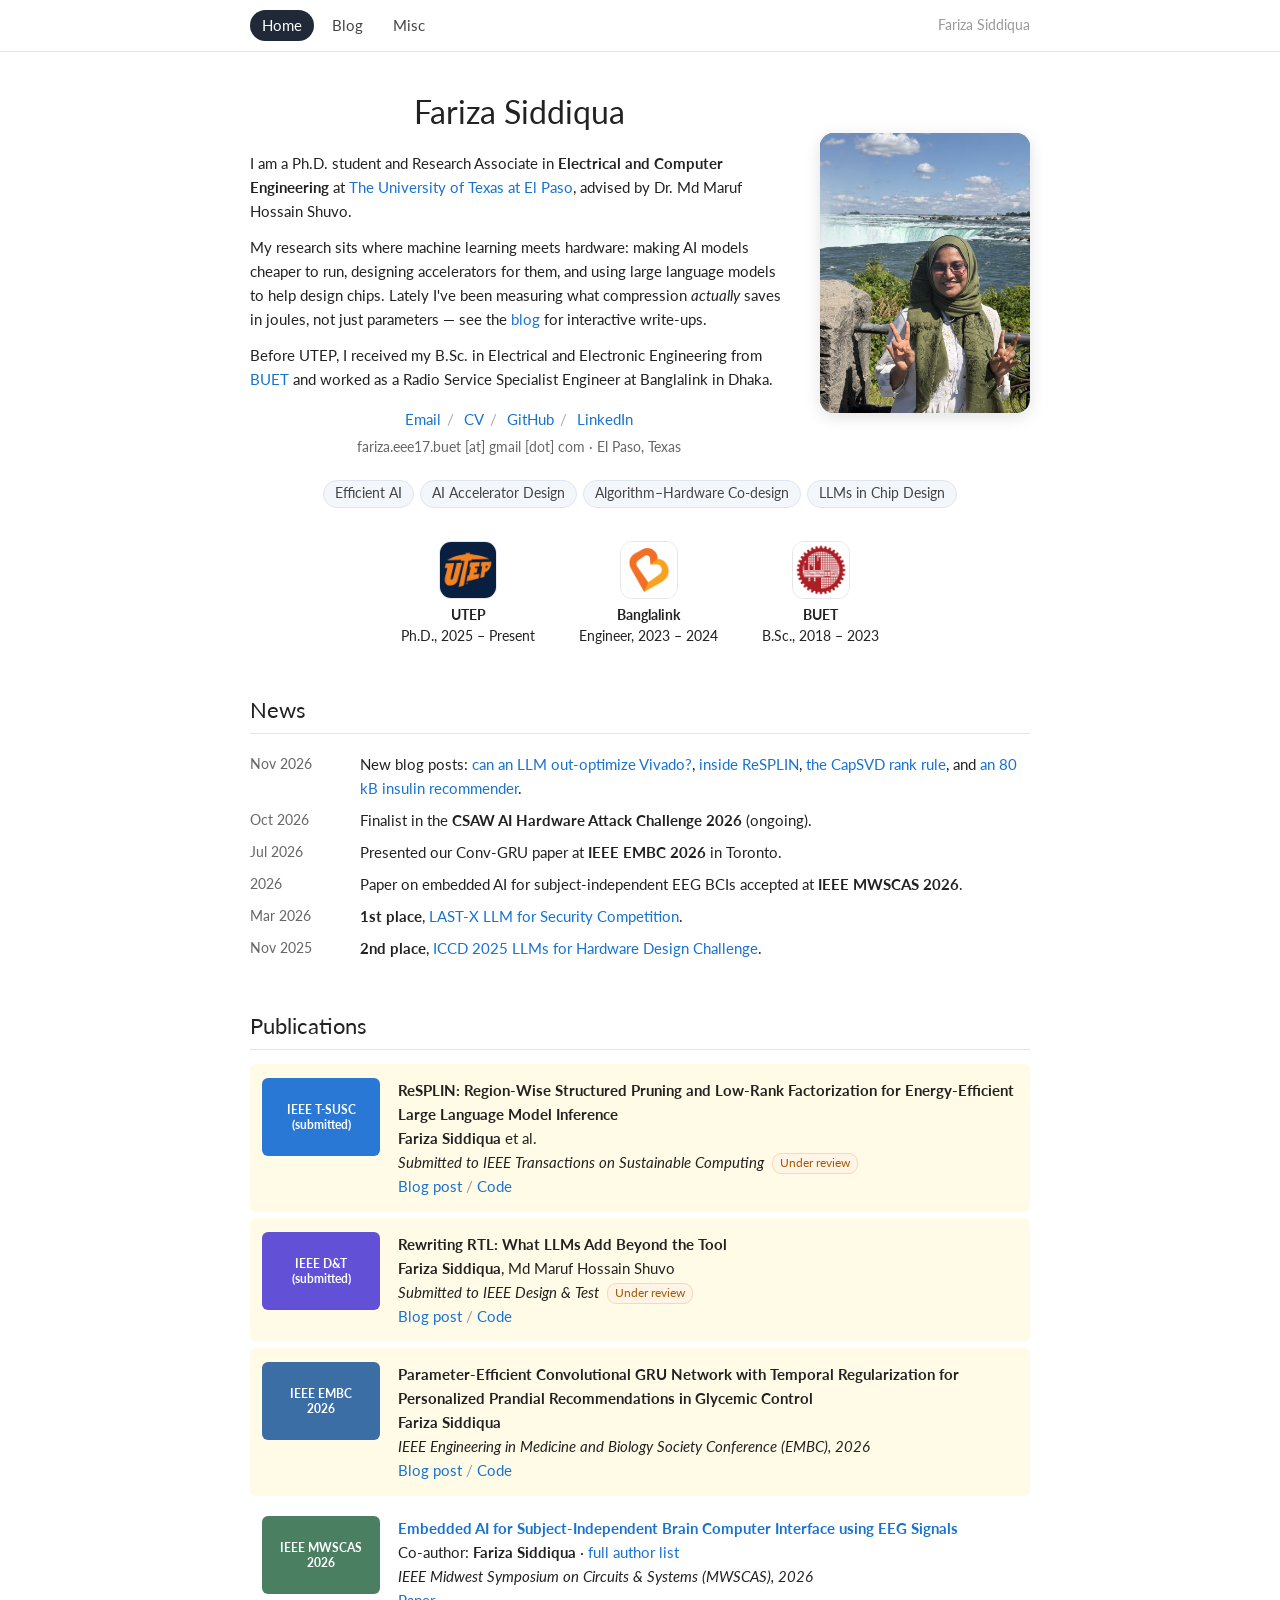
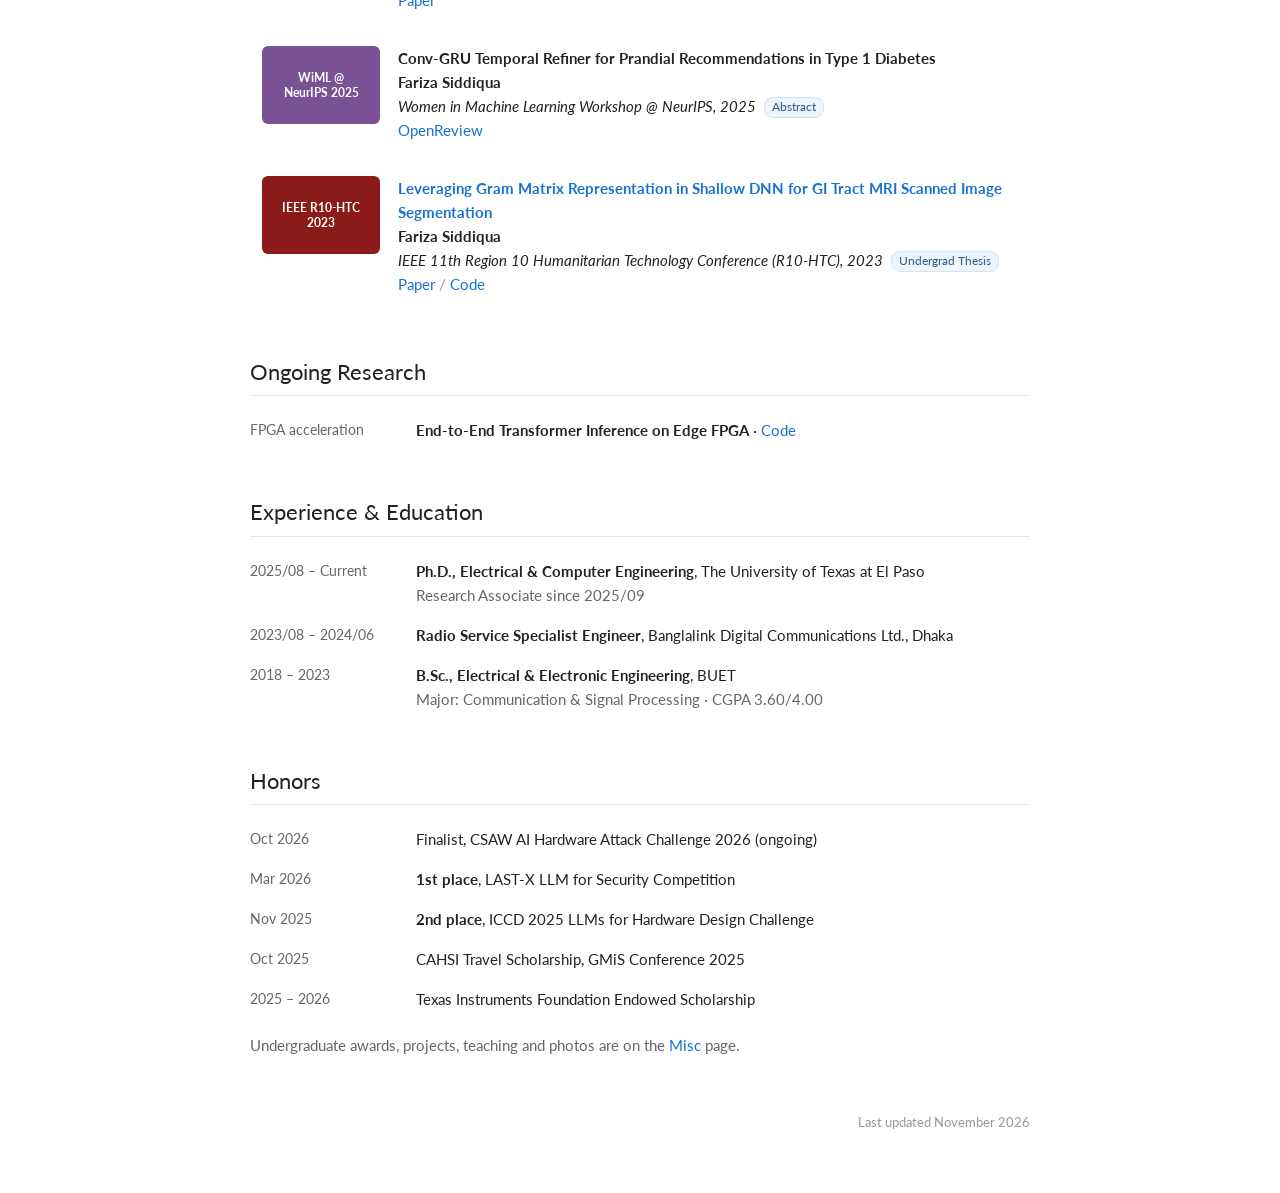
==== index.html @ dfa83408 "Add files via upload" ====
<!DOCTYPE html>
<html lang="en">
<head>
<meta charset="utf-8">
<meta name="viewport" content="width=device-width, initial-scale=1">
<title>Fariza Siddiqua</title>
<meta name="description" content="Fariza Siddiqua — Ph.D. student at UTEP working on efficient AI, AI accelerators, and LLMs for chip design.">
<link href="https://fonts.googleapis.com/css2?family=Lato:ital,wght@0,400;0,700;1,400&display=swap" rel="stylesheet">
<link rel="stylesheet" href="assets/style.css">
</head>
<body>
<nav class="topnav"><div class="inner">
  <a href="index.html" class="active">Home</a><a href="blog.html">Blog</a><a href="misc.html">Misc</a>
  <a class="brand" href="index.html">Fariza Siddiqua</a>
</div></nav>
<main>

  <div class="intro">
    <div class="text">
      <h1>Fariza Siddiqua</h1>
      <p>I am a Ph.D. student and Research Associate in <strong>Electrical and Computer Engineering</strong> at
        <a href="https://www.utep.edu/">The University of Texas at El Paso</a>, advised by Dr. Md Maruf Hossain Shuvo.</p>
      <p>My research sits where machine learning meets hardware: making AI models cheaper to run, designing
        accelerators for them, and using large language models to help design chips. Lately I've been
        measuring what compression <em>actually</em> saves in joules, not just parameters &mdash; see the
        <a href="blog.html">blog</a> for interactive write-ups.</p>
      <p>Before UTEP, I received my B.Sc. in Electrical and Electronic Engineering from
        <a href="https://www.buet.ac.bd/">BUET</a> and worked as a Radio Service Specialist Engineer at Banglalink in Dhaka.</p>
      <div class="links">
        <a href="mailto:fariza.eee17.buet@gmail.com">Email</a><span class="sep">/</span>
        <a href="#">CV</a><span class="sep">/</span>
        <a href="https://github.com/fariza1743">GitHub</a><span class="sep">/</span>
        <a href="https://www.linkedin.com/in/fariza-siddiqua-051513168/">LinkedIn</a>
      </div>
      <div class="muted" style="text-align:center;font-size:13.5px;margin-top:6px">fariza.eee17.buet [at] gmail [dot] com · El Paso, Texas</div>
    </div>
    <div class="photo"><img src="assets/photo.jpg" alt="Fariza Siddiqua"></div>
  </div>

  <div class="interests">
    <span class="chip">Efficient AI</span><span class="chip">AI Accelerator Design</span><span class="chip">Algorithm–Hardware Co-design</span><span class="chip">LLMs in Chip Design</span>
  </div>

  <!-- Logos: put utep.png, banglalink.png and buet.png in assets/logos/. Until a file exists, the coloured tile is shown instead. -->
  <div class="affil">
    <div><div class="logo" style="background:#ff8200"><img src="assets/logos/utep.png" alt="UTEP logo" onerror="this.remove()"><span>UTEP</span></div><div class="lbl">UTEP</div>Ph.D., 2025 – Present</div>
    <div><div class="logo" style="background:#e85a1c"><img src="assets/logos/banglalink.png" alt="Banglalink logo" onerror="this.remove()"><span>BL</span></div><div class="lbl">Banglalink</div>Engineer, 2023 – 2024</div>
    <div><div class="logo" style="background:#8b1a1a"><img src="assets/logos/buet.png" alt="BUET logo" onerror="this.remove()"><span>BUET</span></div><div class="lbl">BUET</div>B.Sc., 2018 – 2023</div>
  </div>


  <h2>News</h2>
  <ul class="news">
    <li><span class="date">Nov 2026</span><span>New blog posts: <a href="blog/rtl-rewriting.html">can an LLM out-optimize Vivado?</a>, <a href="blog/resplin.html">inside ReSPLIN</a>, <a href="blog/capsvd-rank.html">the CapSVD rank rule</a>, and <a href="blog/conv-gru.html">an 80 kB insulin recommender</a>.</span></li>
    <li><span class="date">Oct 2026</span><span>Finalist in the <strong>CSAW AI Hardware Attack Challenge 2026</strong> (ongoing).</span></li>
    <li><span class="date">Jul 2026</span><span>Presented our Conv-GRU paper at <strong>IEEE EMBC 2026</strong> in Toronto.</span></li>
    <li><span class="date">2026</span><span>Paper on embedded AI for subject-independent EEG BCIs accepted at <strong>IEEE MWSCAS 2026</strong>.</span></li>
    <li><span class="date">Mar 2026</span><span><strong>1st place</strong>, <a href="https://last-x-workshop.github.io/competition.html">LAST-X LLM for Security Competition</a>.</span></li>
    <li><span class="date">Nov 2025</span><span><strong>2nd place</strong>, <a href="https://www.linkedin.com/posts/kevingubbi_congratulations-to-our-competition-winners-activity-7402558944109666304-KpZv">ICCD 2025 LLMs for Hardware Design Challenge</a>.</span></li>
  </ul>

  <h2>Publications</h2>

  <div class="pub hl">
    <div class="tag" style="background:#2a78d6">IEEE T-SUSC<br>(submitted)</div>
    <div>
      <div class="title">ReSPLIN: Region-Wise Structured Pruning and Low-Rank Factorization for Energy-Efficient Large Language Model Inference</div>
      <div><strong>Fariza Siddiqua</strong> et al.</div>
      <div class="venue">Submitted to IEEE Transactions on Sustainable Computing <span class="badge sub">Under review</span></div>
      <div class="actions"><a href="blog/resplin.html">Blog post</a><a href="https://github.com/fariza1743/MUSHROOM-SVD">Code</a></div>
    </div>
  </div>

  <div class="pub hl">
    <div class="tag" style="background:#6250d6">IEEE D&amp;T<br>(submitted)</div>
    <div>
      <div class="title">Rewriting RTL: What LLMs Add Beyond the Tool</div>
      <div><strong>Fariza Siddiqua</strong>, Md Maruf Hossain Shuvo</div>
      <div class="venue">Submitted to IEEE Design &amp; Test <span class="badge sub">Under review</span></div>
      <div class="actions"><a href="blog/rtl-rewriting.html">Blog post</a><a href="https://github.com/fariza1743/LLM-Assisted-RTL-Cleanup-for-FPGA-PPA">Code</a></div>
    </div>
  </div>

  <div class="pub hl">
    <div class="tag" style="background:#3b6ea5">IEEE EMBC<br>2026</div>
    <div>
      <div class="title">Parameter-Efficient Convolutional GRU Network with Temporal Regularization for Personalized Prandial Recommendations in Glycemic Control</div>
      <div><strong>Fariza Siddiqua</strong></div>
      <div class="venue">IEEE Engineering in Medicine and Biology Society Conference (EMBC), 2026</div>
      <div class="actions"><a href="blog/conv-gru.html">Blog post</a><a href="https://github.com/fariza1743/Conv-GRU">Code</a></div>
    </div>
  </div>

  <div class="pub">
    <div class="tag" style="background:#4a7f62">IEEE MWSCAS<br>2026</div>
    <div>
      <div class="title"><a href="https://ieeexplore.ieee.org/abstract/document/11680633">Embedded AI for Subject-Independent Brain Computer Interface using EEG Signals</a></div>
      <div>Co-author: <strong>Fariza Siddiqua</strong> · <a href="https://ieeexplore.ieee.org/abstract/document/11680633">full author list</a></div>
      <div class="venue">IEEE Midwest Symposium on Circuits &amp; Systems (MWSCAS), 2026</div>
      <div class="actions"><a href="https://ieeexplore.ieee.org/abstract/document/11680633">Paper</a></div>
    </div>
  </div>

  <div class="pub">
    <div class="tag" style="background:#7a5195">WiML @<br>NeurIPS 2025</div>
    <div>
      <div class="title">Conv-GRU Temporal Refiner for Prandial Recommendations in Type 1 Diabetes</div>
      <div><strong>Fariza Siddiqua</strong></div>
      <div class="venue">Women in Machine Learning Workshop @ NeurIPS, 2025 <span class="badge">Abstract</span></div>
      <div class="actions"><a href="https://openreview.net/forum?id=XVrjTMyLH8">OpenReview</a></div>
    </div>
  </div>

  <div class="pub">
    <div class="tag" style="background:#8b1a1a">IEEE R10-HTC<br>2023</div>
    <div>
      <div class="title"><a href="https://ieeexplore.ieee.org/document/10461782">Leveraging Gram Matrix Representation in Shallow DNN for GI Tract MRI Scanned Image Segmentation</a></div>
      <div><strong>Fariza Siddiqua</strong></div>
      <div class="venue">IEEE 11th Region 10 Humanitarian Technology Conference (R10-HTC), 2023 <span class="badge">Undergrad Thesis</span></div>
      <div class="actions"><a href="https://ieeexplore.ieee.org/document/10461782">Paper</a><a href="https://github.com/fariza1743/Leveraging-Gram-Matrix-in-Shallow-DNN-for-GI-Tract-MRI-Image-Segmentation">Code</a></div>
    </div>
  </div>

  <h2>Ongoing Research</h2>
  <div class="entries">
    <div class="e"><div class="when">FPGA acceleration</div><div class="what"><strong>End-to-End Transformer Inference on Edge FPGA</strong> · <a href="https://github.com/fariza1743/End-to-End-Transformer-Inference-on-Edge-FPGA">Code</a></div></div>
  </div>

  <h2>Experience &amp; Education</h2>
  <div class="entries">
    <div class="e"><div class="when">2025/08 – Current</div><div class="what"><strong>Ph.D., Electrical &amp; Computer Engineering</strong>, The University of Texas at El Paso<br><span class="muted">Research Associate since 2025/09</span></div></div>
    <div class="e"><div class="when">2023/08 – 2024/06</div><div class="what"><strong>Radio Service Specialist Engineer</strong>, Banglalink Digital Communications Ltd., Dhaka</div></div>
    <div class="e"><div class="when">2018 – 2023</div><div class="what"><strong>B.Sc., Electrical &amp; Electronic Engineering</strong>, BUET<br><span class="muted">Major: Communication &amp; Signal Processing · CGPA 3.60/4.00</span></div></div>
  </div>

  <h2>Honors</h2>
  <div class="entries">
    <div class="e"><div class="when">Oct 2026</div><div class="what">Finalist, CSAW AI Hardware Attack Challenge 2026 (ongoing)</div></div>
    <div class="e"><div class="when">Mar 2026</div><div class="what"><strong>1st place</strong>, LAST-X LLM for Security Competition</div></div>
    <div class="e"><div class="when">Nov 2025</div><div class="what"><strong>2nd place</strong>, ICCD 2025 LLMs for Hardware Design Challenge</div></div>
    <div class="e"><div class="when">Oct 2025</div><div class="what">CAHSI Travel Scholarship, GMiS Conference 2025</div></div>
    <div class="e"><div class="when">2025 – 2026</div><div class="what">Texas Instruments Foundation Endowed Scholarship</div></div>
  </div>
  <p class="muted" style="margin-top:14px">Undergraduate awards, projects, teaching and photos are on the <a href="misc.html">Misc</a> page.</p>

  <footer>Last updated November 2026</footer>
</main>
</body>
</html>
---- assets/style.css ----
:root {
  --link:#1772d0; --hover:#f09228; --ink:#222; --muted:#666; --faint:#999; --line:#e6e6e6; --hl:#fffbe6;
  --surface:#fcfcfb; --s1:#2a78d6; --s2:#eb6834; --s3:#1baf7a; --grey:#b9b8b3;
}
* { box-sizing:border-box; }
html { scroll-behavior:smooth; }
body { margin:0; font-family:'Lato', Verdana, Helvetica, sans-serif; font-size:15px; line-height:1.6; color:var(--ink); background:#fff; }
a { color:var(--link); text-decoration:none; }
a:hover, a:focus { color:var(--hover); }
strong { font-weight:700; }
.muted { color:var(--muted); }

/* ---------- top nav ---------- */
.topnav { position:sticky; top:0; z-index:10; background:rgba(255,255,255,.94); backdrop-filter:blur(6px); border-bottom:1px solid var(--line); }
.topnav .inner { max-width:820px; margin:0 auto; padding:10px 20px; display:flex; align-items:center; gap:6px; }
.topnav a { color:#444; padding:4px 12px; border-radius:16px; font-size:14.5px; }
.topnav a:hover { background:#f2f4f7; color:#111; }
.topnav a.active { background:#1f2937; color:#fff; }
.topnav .brand { margin-left:auto; color:var(--faint); font-size:13.5px; padding:0; }
.topnav .brand:hover { background:none; color:var(--muted); }

main { max-width:820px; margin:0 auto; padding:34px 20px 60px; }
h1 { font-size:32px; font-weight:400; margin:0 0 14px; }
h2 { font-size:22px; font-weight:400; margin:44px 0 14px; padding-bottom:6px; border-bottom:1px solid var(--line); }
h3 { font-size:17px; font-weight:700; margin:28px 0 8px; }

/* ---------- home header ---------- */
.intro { display:flex; gap:32px; align-items:center; }
.intro .text { flex:1; }
.intro h1 { text-align:center; }
.intro p { margin:0 0 12px; }
.links { text-align:center; margin-top:16px; }
.links .sep { color:#aaa; margin:0 6px; }
.photo { width:210px; height:280px; flex:none; border-radius:14px; box-shadow:0 4px 16px rgba(0,0,0,.12); overflow:hidden; background:linear-gradient(135deg,#2c5f8a,#6aa3cf);
         display:flex; align-items:center; justify-content:center; color:#fff; font-size:64px; letter-spacing:2px; }
.photo img { width:100%; height:100%; object-fit:cover; }
.interests { text-align:center; margin-top:18px; }
.chip { display:inline-block; background:#f3f6fa; border:1px solid #dde6f0; border-radius:14px; padding:2px 11px; margin:3px; font-size:13.5px; color:#444; }
.affil { display:flex; justify-content:center; gap:44px; flex-wrap:wrap; margin-top:30px; text-align:center; font-size:13.5px; }
.affil .logo { width:58px; height:58px; margin:0 auto 6px; border-radius:12px; display:flex; align-items:center; justify-content:center; color:#fff; font-weight:700; font-size:14px; }
.affil .lbl { font-weight:700; }
.affil .logo { position:relative; overflow:hidden; }
.affil .logo img { position:absolute; inset:0; width:100%; height:100%; object-fit:cover; }
.affil .logo:has(img) { background:#fff !important; border:1px solid var(--line); }

/* ---------- lists ---------- */
.news { list-style:none; padding:0; margin:0; }
.news li { display:flex; gap:14px; padding:4px 0; }
.news .date { flex:none; width:96px; color:var(--muted); font-size:14px; padding-top:1px; }
.pub { display:flex; gap:18px; padding:14px 12px; border-radius:6px; margin-bottom:6px; }
.pub.hl { background:var(--hl); }
.pub .tag { flex:none; width:118px; height:78px; border-radius:6px; display:flex; align-items:center; justify-content:center;
            text-align:center; font-size:12px; font-weight:700; color:#fff; padding:6px; line-height:1.3; }
.pub .title { font-weight:700; }
.pub .venue { font-style:italic; }
.pub .actions a + a::before { content:" / "; color:#999; }
.badge { display:inline-block; font-size:11.5px; padding:0 7px; border-radius:9px; background:#eef4fb; color:#2c5f8a; border:1px solid #d3e2f2; margin-left:4px; font-style:normal; vertical-align:1px; }
.badge.sub { background:#fff4e5; color:#a35a00; border-color:#f3dbb4; }
.entries .e { display:flex; gap:16px; padding:8px 0; }
.entries .when { flex:none; width:150px; color:var(--muted); font-size:14px; padding-top:1px; }
.entries .what ul { margin:4px 0 0; padding-left:18px; }
.grid2 { display:grid; grid-template-columns:1fr 1fr; gap:6px 28px; }
.grid2 ul { margin:0; padding-left:18px; }
dl.skills { margin:0; } .skills dt { font-weight:700; margin-top:6px; } .skills dd { margin:0 0 4px; }

/* ---------- blog index ---------- */
.post-card { display:flex; gap:20px; padding:18px 0; border-bottom:1px solid var(--line); color:inherit; }
.post-card:hover { color:inherit; }
.post-card:hover .pc-title { color:var(--hover); }
.post-card .thumb { flex:none; width:170px; height:110px; border-radius:8px; background:var(--surface); border:1px solid var(--line); overflow:hidden; }
.post-card .thumb svg { width:100%; height:100%; display:block; }
.pc-title { font-size:18px; font-weight:700; color:var(--link); margin:0 0 4px; }
.pc-meta { font-size:13px; color:var(--faint); margin-bottom:6px; }
.pc-desc { margin:0; color:#444; }

/* ---------- article ---------- */
article { max-width:720px; margin:0 auto; }
article h1 { font-size:30px; line-height:1.25; margin-bottom:8px; }
article .meta { color:var(--faint); font-size:13.5px; margin-bottom:26px; }
article p { margin:0 0 16px; }
article .lede { font-size:17px; color:#333; }
.callout { background:#f5f8fc; border-left:3px solid var(--s1); padding:12px 16px; border-radius:0 6px 6px 0; margin:20px 0; }
.kpis { display:grid; grid-template-columns:repeat(auto-fit,minmax(150px,1fr)); gap:12px; margin:22px 0; }
.kpi { border:1px solid var(--line); border-radius:8px; padding:12px 14px; background:var(--surface); }
.kpi .v { font-size:26px; font-weight:700; line-height:1.1; }
.kpi .l { font-size:12.5px; color:var(--muted); margin-top:4px; }
figure { margin:26px 0 30px; padding:16px 16px 12px; border:1px solid var(--line); border-radius:10px; background:var(--surface); }
figure .fig-title { font-weight:700; font-size:15px; margin-bottom:2px; }
figure .fig-sub { font-size:13px; color:var(--muted); margin-bottom:10px; }
figcaption { font-size:12.5px; color:var(--muted); margin-top:8px; }
.controls { display:flex; flex-wrap:wrap; gap:8px 14px; align-items:center; margin:4px 0 10px; font-size:13.5px; }
.seg { display:inline-flex; border:1px solid #d6d6d2; border-radius:8px; overflow:hidden; }
.seg button { font:inherit; font-size:13px; background:#fff; border:0; padding:4px 11px; cursor:pointer; color:#444; }
.seg button + button { border-left:1px solid #d6d6d2; }
.seg button.on { background:#1f2937; color:#fff; }
.slider { display:flex; align-items:center; gap:8px; }
.slider input { width:150px; accent-color:var(--s1); }
.slider output { font-variant-numeric:tabular-nums; min-width:44px; font-weight:700; }
.chart svg { display:block; width:100%; height:auto; overflow:visible; }
.chart text { font-family:'Lato', sans-serif; }
.legend { display:flex; flex-wrap:wrap; gap:4px 16px; font-size:12.5px; color:#444; margin-top:6px; }
.legend i { display:inline-block; width:10px; height:10px; border-radius:2px; margin-right:6px; vertical-align:-1px; }
.tip { position:fixed; pointer-events:none; background:#111; color:#fff; font-size:12.5px; line-height:1.45; padding:7px 10px; border-radius:6px;
       box-shadow:0 4px 14px rgba(0,0,0,.18); opacity:0; transition:opacity .08s; z-index:50; max-width:260px; }
.tip b { font-weight:700; }
details.table-view { margin-top:8px; font-size:12.5px; }
details.table-view summary { cursor:pointer; color:var(--muted); }
details.table-view table { border-collapse:collapse; margin-top:6px; width:100%; }
details.table-view th, details.table-view td { border-bottom:1px solid var(--line); padding:3px 6px; text-align:right; }
details.table-view th:first-child, details.table-view td:first-child { text-align:left; }
.eq { font-family:'Cambria Math','STIX Two Math',Georgia,serif; background:#fafafa; border:1px solid var(--line); border-radius:6px; padding:8px 12px; margin:12px 0; overflow-x:auto; white-space:nowrap; font-size:15px; }
.back { display:inline-block; margin-top:34px; }

/* ---------- misc ---------- */
.gallery { columns:2; column-gap:16px; }
.gallery figure { margin:0 0 16px; padding:0; border:0; background:none; break-inside:avoid; cursor:zoom-in; }
.gallery img { width:100%; height:auto; display:block; border-radius:10px; transition:transform .15s, box-shadow .15s; }
.gallery figure:hover img { transform:translateY(-2px); box-shadow:0 6px 18px rgba(0,0,0,.14); }
.gallery figcaption { font-size:13px; color:#555; margin-top:6px; line-height:1.45; }
.lightbox { position:fixed; inset:0; background:rgba(10,10,12,.88); display:none; flex-direction:column; align-items:center; justify-content:center; padding:24px; z-index:100; cursor:zoom-out; }
.lightbox.open { display:flex; }
.lightbox img { max-width:100%; max-height:84vh; border-radius:8px; cursor:default; }
.lightbox .lb-cap { color:#e8e8e8; font-size:14px; margin-top:12px; max-width:760px; text-align:center; }
.lightbox button { position:absolute; top:12px; right:18px; background:none; border:0; color:#fff; font-size:34px; cursor:pointer; line-height:1; }
.proj { border:1px solid var(--line); border-radius:10px; padding:14px 16px; }
.proj .t { font-weight:700; }
.proj .stack { font-size:12.5px; color:var(--muted); margin:2px 0 6px; }
.proj ul { margin:0; padding-left:18px; }
.cards { display:grid; grid-template-columns:1fr 1fr; gap:14px; }

footer { margin-top:56px; text-align:right; font-size:12.5px; color:#999; }

@media (max-width:640px) {
  .intro { flex-direction:column-reverse; }
  .photo { width:180px; height:240px; font-size:48px; }
  .pub, .post-card { flex-direction:column; gap:8px; }
  .pub .tag, .post-card .thumb { width:100%; }
  .pub .tag { height:auto; }
  .entries .e, .news li { flex-direction:column; gap:0; }
  .grid2, .cards { grid-template-columns:1fr; }
  .gallery { columns:1; }
  .topnav .brand { display:none; }
  .chart { overflow-x:auto; -webkit-overflow-scrolling:touch; }
  .chart svg { min-width:560px; }
}
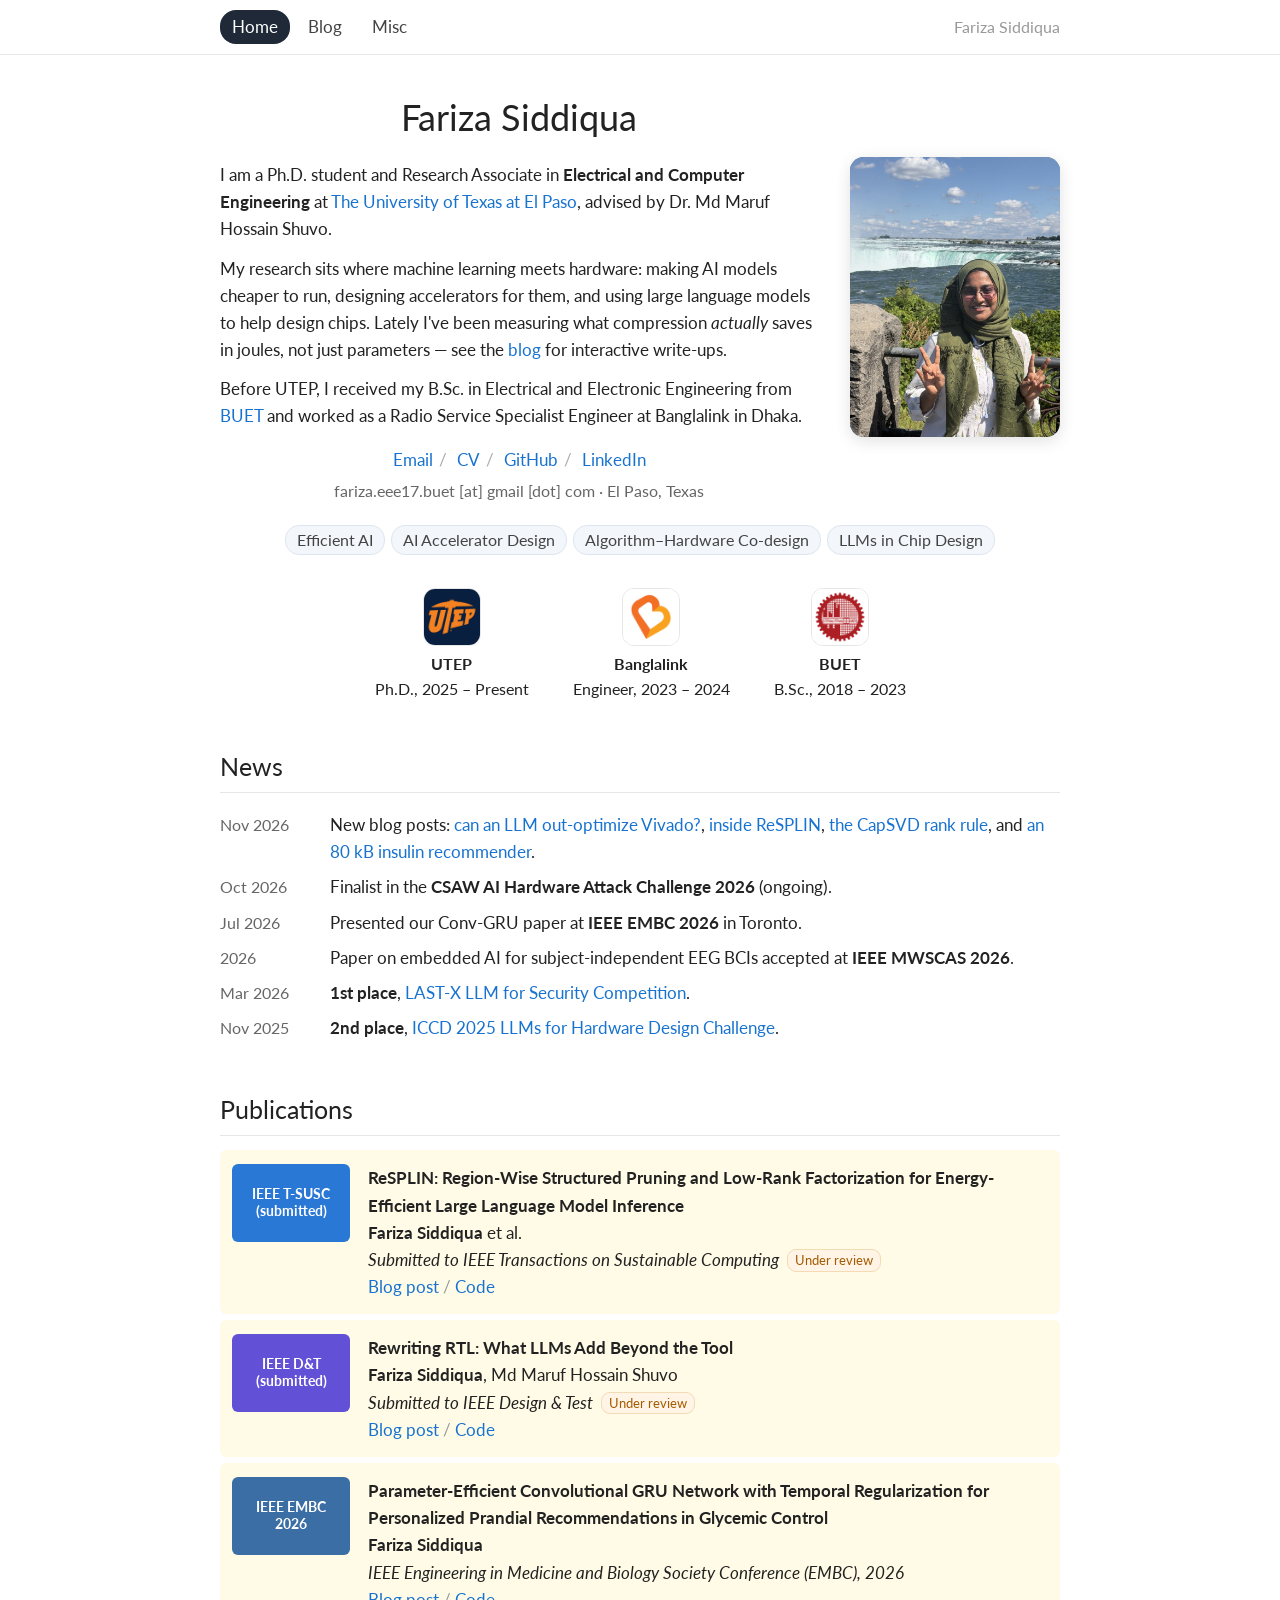
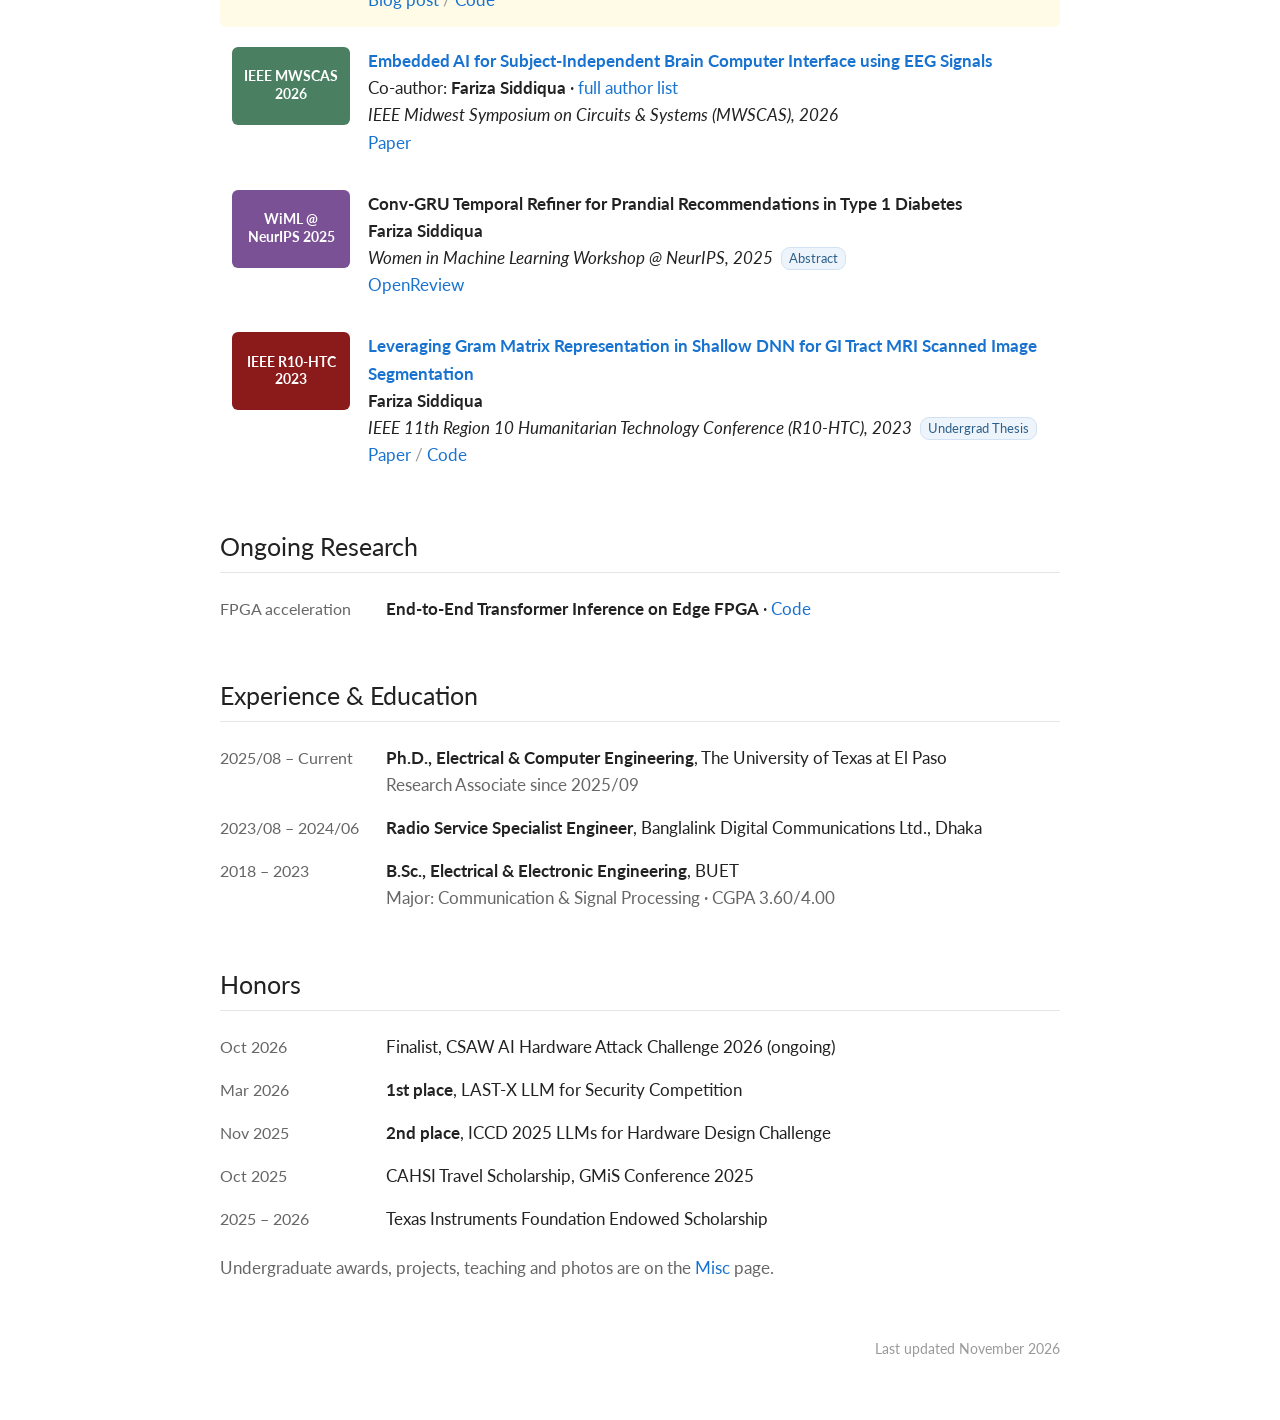
==== commit 6da41059: "Add files via upload" ====
--- a/index.html
+++ b/index.html
@@ -32,7 +32,7 @@
         <a href="https://github.com/fariza1743">GitHub</a><span class="sep">/</span>
         <a href="https://www.linkedin.com/in/fariza-siddiqua-051513168/">LinkedIn</a>
       </div>
-      <div class="muted" style="text-align:center;font-size:13.5px;margin-top:6px">fariza.eee17.buet [at] gmail [dot] com · El Paso, Texas</div>
+      <div class="muted" style="text-align:center;font-size:15.5px;margin-top:6px">fariza.eee17.buet [at] gmail [dot] com · El Paso, Texas</div>
     </div>
     <div class="photo"><img src="assets/photo.jpg" alt="Fariza Siddiqua"></div>
   </div>
--- a/assets/style.css
+++ b/assets/style.css
@@ -4,7 +4,7 @@
 }
 * { box-sizing:border-box; }
 html { scroll-behavior:smooth; }
-body { margin:0; font-family:'Lato', Verdana, Helvetica, sans-serif; font-size:15px; line-height:1.6; color:var(--ink); background:#fff; }
+body { margin:0; font-family:'Lato', Verdana, Helvetica, sans-serif; font-size:17px; line-height:1.6; color:var(--ink); background:#fff; }
 a { color:var(--link); text-decoration:none; }
 a:hover, a:focus { color:var(--hover); }
 strong { font-weight:700; }
@@ -12,17 +12,17 @@
 
 /* ---------- top nav ---------- */
 .topnav { position:sticky; top:0; z-index:10; background:rgba(255,255,255,.94); backdrop-filter:blur(6px); border-bottom:1px solid var(--line); }
-.topnav .inner { max-width:820px; margin:0 auto; padding:10px 20px; display:flex; align-items:center; gap:6px; }
-.topnav a { color:#444; padding:4px 12px; border-radius:16px; font-size:14.5px; }
+.topnav .inner { max-width:880px; margin:0 auto; padding:10px 20px; display:flex; align-items:center; gap:6px; }
+.topnav a { color:#444; padding:4px 12px; border-radius:16px; font-size:16.5px; }
 .topnav a:hover { background:#f2f4f7; color:#111; }
 .topnav a.active { background:#1f2937; color:#fff; }
-.topnav .brand { margin-left:auto; color:var(--faint); font-size:13.5px; padding:0; }
+.topnav .brand { margin-left:auto; color:var(--faint); font-size:15.5px; padding:0; }
 .topnav .brand:hover { background:none; color:var(--muted); }
 
-main { max-width:820px; margin:0 auto; padding:34px 20px 60px; }
-h1 { font-size:32px; font-weight:400; margin:0 0 14px; }
-h2 { font-size:22px; font-weight:400; margin:44px 0 14px; padding-bottom:6px; border-bottom:1px solid var(--line); }
-h3 { font-size:17px; font-weight:700; margin:28px 0 8px; }
+main { max-width:880px; margin:0 auto; padding:34px 20px 60px; }
+h1 { font-size:36px; font-weight:400; margin:0 0 14px; }
+h2 { font-size:25px; font-weight:400; margin:44px 0 14px; padding-bottom:6px; border-bottom:1px solid var(--line); }
+h3 { font-size:19px; font-weight:700; margin:28px 0 8px; }
 
 /* ---------- home header ---------- */
 .intro { display:flex; gap:32px; align-items:center; }
@@ -32,12 +32,12 @@
 .links { text-align:center; margin-top:16px; }
 .links .sep { color:#aaa; margin:0 6px; }
 .photo { width:210px; height:280px; flex:none; border-radius:14px; box-shadow:0 4px 16px rgba(0,0,0,.12); overflow:hidden; background:linear-gradient(135deg,#2c5f8a,#6aa3cf);
-         display:flex; align-items:center; justify-content:center; color:#fff; font-size:64px; letter-spacing:2px; }
+         display:flex; align-items:center; justify-content:center; color:#fff; font-size:72.5px; letter-spacing:2px; }
 .photo img { width:100%; height:100%; object-fit:cover; }
 .interests { text-align:center; margin-top:18px; }
-.chip { display:inline-block; background:#f3f6fa; border:1px solid #dde6f0; border-radius:14px; padding:2px 11px; margin:3px; font-size:13.5px; color:#444; }
-.affil { display:flex; justify-content:center; gap:44px; flex-wrap:wrap; margin-top:30px; text-align:center; font-size:13.5px; }
-.affil .logo { width:58px; height:58px; margin:0 auto 6px; border-radius:12px; display:flex; align-items:center; justify-content:center; color:#fff; font-weight:700; font-size:14px; }
+.chip { display:inline-block; background:#f3f6fa; border:1px solid #dde6f0; border-radius:14px; padding:2px 11px; margin:3px; font-size:15.5px; color:#444; }
+.affil { display:flex; justify-content:center; gap:44px; flex-wrap:wrap; margin-top:30px; text-align:center; font-size:15.5px; }
+.affil .logo { width:58px; height:58px; margin:0 auto 6px; border-radius:12px; display:flex; align-items:center; justify-content:center; color:#fff; font-weight:700; font-size:16px; }
 .affil .lbl { font-weight:700; }
 .affil .logo { position:relative; overflow:hidden; }
 .affil .logo img { position:absolute; inset:0; width:100%; height:100%; object-fit:cover; }
@@ -46,18 +46,18 @@
 /* ---------- lists ---------- */
 .news { list-style:none; padding:0; margin:0; }
 .news li { display:flex; gap:14px; padding:4px 0; }
-.news .date { flex:none; width:96px; color:var(--muted); font-size:14px; padding-top:1px; }
+.news .date { flex:none; width:96px; color:var(--muted); font-size:16px; padding-top:1px; }
 .pub { display:flex; gap:18px; padding:14px 12px; border-radius:6px; margin-bottom:6px; }
 .pub.hl { background:var(--hl); }
 .pub .tag { flex:none; width:118px; height:78px; border-radius:6px; display:flex; align-items:center; justify-content:center;
-            text-align:center; font-size:12px; font-weight:700; color:#fff; padding:6px; line-height:1.3; }
+            text-align:center; font-size:13.5px; font-weight:700; color:#fff; padding:6px; line-height:1.3; }
 .pub .title { font-weight:700; }
 .pub .venue { font-style:italic; }
 .pub .actions a + a::before { content:" / "; color:#999; }
-.badge { display:inline-block; font-size:11.5px; padding:0 7px; border-radius:9px; background:#eef4fb; color:#2c5f8a; border:1px solid #d3e2f2; margin-left:4px; font-style:normal; vertical-align:1px; }
+.badge { display:inline-block; font-size:13px; padding:0 7px; border-radius:9px; background:#eef4fb; color:#2c5f8a; border:1px solid #d3e2f2; margin-left:4px; font-style:normal; vertical-align:1px; }
 .badge.sub { background:#fff4e5; color:#a35a00; border-color:#f3dbb4; }
 .entries .e { display:flex; gap:16px; padding:8px 0; }
-.entries .when { flex:none; width:150px; color:var(--muted); font-size:14px; padding-top:1px; }
+.entries .when { flex:none; width:150px; color:var(--muted); font-size:16px; padding-top:1px; }
 .entries .what ul { margin:4px 0 0; padding-left:18px; }
 .grid2 { display:grid; grid-template-columns:1fr 1fr; gap:6px 28px; }
 .grid2 ul { margin:0; padding-left:18px; }
@@ -69,28 +69,28 @@
 .post-card:hover .pc-title { color:var(--hover); }
 .post-card .thumb { flex:none; width:170px; height:110px; border-radius:8px; background:var(--surface); border:1px solid var(--line); overflow:hidden; }
 .post-card .thumb svg { width:100%; height:100%; display:block; }
-.pc-title { font-size:18px; font-weight:700; color:var(--link); margin:0 0 4px; }
-.pc-meta { font-size:13px; color:var(--faint); margin-bottom:6px; }
+.pc-title { font-size:20.5px; font-weight:700; color:var(--link); margin:0 0 4px; }
+.pc-meta { font-size:14.5px; color:var(--faint); margin-bottom:6px; }
 .pc-desc { margin:0; color:#444; }
 
 /* ---------- article ---------- */
-article { max-width:720px; margin:0 auto; }
-article h1 { font-size:30px; line-height:1.25; margin-bottom:8px; }
-article .meta { color:var(--faint); font-size:13.5px; margin-bottom:26px; }
+article { max-width:770px; margin:0 auto; }
+article h1 { font-size:34px; line-height:1.25; margin-bottom:8px; }
+article .meta { color:var(--faint); font-size:15.5px; margin-bottom:26px; }
 article p { margin:0 0 16px; }
-article .lede { font-size:17px; color:#333; }
+article .lede { font-size:19px; color:#333; }
 .callout { background:#f5f8fc; border-left:3px solid var(--s1); padding:12px 16px; border-radius:0 6px 6px 0; margin:20px 0; }
 .kpis { display:grid; grid-template-columns:repeat(auto-fit,minmax(150px,1fr)); gap:12px; margin:22px 0; }
 .kpi { border:1px solid var(--line); border-radius:8px; padding:12px 14px; background:var(--surface); }
-.kpi .v { font-size:26px; font-weight:700; line-height:1.1; }
-.kpi .l { font-size:12.5px; color:var(--muted); margin-top:4px; }
+.kpi .v { font-size:29.5px; font-weight:700; line-height:1.1; }
+.kpi .l { font-size:14px; color:var(--muted); margin-top:4px; }
 figure { margin:26px 0 30px; padding:16px 16px 12px; border:1px solid var(--line); border-radius:10px; background:var(--surface); }
-figure .fig-title { font-weight:700; font-size:15px; margin-bottom:2px; }
-figure .fig-sub { font-size:13px; color:var(--muted); margin-bottom:10px; }
-figcaption { font-size:12.5px; color:var(--muted); margin-top:8px; }
-.controls { display:flex; flex-wrap:wrap; gap:8px 14px; align-items:center; margin:4px 0 10px; font-size:13.5px; }
+figure .fig-title { font-weight:700; font-size:17px; margin-bottom:2px; }
+figure .fig-sub { font-size:14.5px; color:var(--muted); margin-bottom:10px; }
+figcaption { font-size:14px; color:var(--muted); margin-top:8px; }
+.controls { display:flex; flex-wrap:wrap; gap:8px 14px; align-items:center; margin:4px 0 10px; font-size:15.5px; }
 .seg { display:inline-flex; border:1px solid #d6d6d2; border-radius:8px; overflow:hidden; }
-.seg button { font:inherit; font-size:13px; background:#fff; border:0; padding:4px 11px; cursor:pointer; color:#444; }
+.seg button { font:inherit; font-size:14.5px; background:#fff; border:0; padding:4px 11px; cursor:pointer; color:#444; }
 .seg button + button { border-left:1px solid #d6d6d2; }
 .seg button.on { background:#1f2937; color:#fff; }
 .slider { display:flex; align-items:center; gap:8px; }
@@ -98,17 +98,17 @@
 .slider output { font-variant-numeric:tabular-nums; min-width:44px; font-weight:700; }
 .chart svg { display:block; width:100%; height:auto; overflow:visible; }
 .chart text { font-family:'Lato', sans-serif; }
-.legend { display:flex; flex-wrap:wrap; gap:4px 16px; font-size:12.5px; color:#444; margin-top:6px; }
+.legend { display:flex; flex-wrap:wrap; gap:4px 16px; font-size:14px; color:#444; margin-top:6px; }
 .legend i { display:inline-block; width:10px; height:10px; border-radius:2px; margin-right:6px; vertical-align:-1px; }
-.tip { position:fixed; pointer-events:none; background:#111; color:#fff; font-size:12.5px; line-height:1.45; padding:7px 10px; border-radius:6px;
+.tip { position:fixed; pointer-events:none; background:#111; color:#fff; font-size:14px; line-height:1.45; padding:7px 10px; border-radius:6px;
        box-shadow:0 4px 14px rgba(0,0,0,.18); opacity:0; transition:opacity .08s; z-index:50; max-width:260px; }
 .tip b { font-weight:700; }
-details.table-view { margin-top:8px; font-size:12.5px; }
+details.table-view { margin-top:8px; font-size:14px; }
 details.table-view summary { cursor:pointer; color:var(--muted); }
 details.table-view table { border-collapse:collapse; margin-top:6px; width:100%; }
 details.table-view th, details.table-view td { border-bottom:1px solid var(--line); padding:3px 6px; text-align:right; }
 details.table-view th:first-child, details.table-view td:first-child { text-align:left; }
-.eq { font-family:'Cambria Math','STIX Two Math',Georgia,serif; background:#fafafa; border:1px solid var(--line); border-radius:6px; padding:8px 12px; margin:12px 0; overflow-x:auto; white-space:nowrap; font-size:15px; }
+.eq { font-family:'Cambria Math','STIX Two Math',Georgia,serif; background:#fafafa; border:1px solid var(--line); border-radius:6px; padding:8px 12px; margin:12px 0; overflow-x:auto; white-space:nowrap; font-size:17px; }
 .back { display:inline-block; margin-top:34px; }
 
 /* ---------- misc ---------- */
@@ -116,23 +116,23 @@
 .gallery figure { margin:0 0 16px; padding:0; border:0; background:none; break-inside:avoid; cursor:zoom-in; }
 .gallery img { width:100%; height:auto; display:block; border-radius:10px; transition:transform .15s, box-shadow .15s; }
 .gallery figure:hover img { transform:translateY(-2px); box-shadow:0 6px 18px rgba(0,0,0,.14); }
-.gallery figcaption { font-size:13px; color:#555; margin-top:6px; line-height:1.45; }
+.gallery figcaption { font-size:14.5px; color:#555; margin-top:6px; line-height:1.45; }
 .lightbox { position:fixed; inset:0; background:rgba(10,10,12,.88); display:none; flex-direction:column; align-items:center; justify-content:center; padding:24px; z-index:100; cursor:zoom-out; }
 .lightbox.open { display:flex; }
 .lightbox img { max-width:100%; max-height:84vh; border-radius:8px; cursor:default; }
-.lightbox .lb-cap { color:#e8e8e8; font-size:14px; margin-top:12px; max-width:760px; text-align:center; }
-.lightbox button { position:absolute; top:12px; right:18px; background:none; border:0; color:#fff; font-size:34px; cursor:pointer; line-height:1; }
+.lightbox .lb-cap { color:#e8e8e8; font-size:16px; margin-top:12px; max-width:760px; text-align:center; }
+.lightbox button { position:absolute; top:12px; right:18px; background:none; border:0; color:#fff; font-size:38.5px; cursor:pointer; line-height:1; }
 .proj { border:1px solid var(--line); border-radius:10px; padding:14px 16px; }
 .proj .t { font-weight:700; }
-.proj .stack { font-size:12.5px; color:var(--muted); margin:2px 0 6px; }
+.proj .stack { font-size:14px; color:var(--muted); margin:2px 0 6px; }
 .proj ul { margin:0; padding-left:18px; }
 .cards { display:grid; grid-template-columns:1fr 1fr; gap:14px; }
 
-footer { margin-top:56px; text-align:right; font-size:12.5px; color:#999; }
+footer { margin-top:56px; text-align:right; font-size:14px; color:#999; }
 
 @media (max-width:640px) {
   .intro { flex-direction:column-reverse; }
-  .photo { width:180px; height:240px; font-size:48px; }
+  .photo { width:180px; height:240px; font-size:54px; }
   .pub, .post-card { flex-direction:column; gap:8px; }
   .pub .tag, .post-card .thumb { width:100%; }
   .pub .tag { height:auto; }
